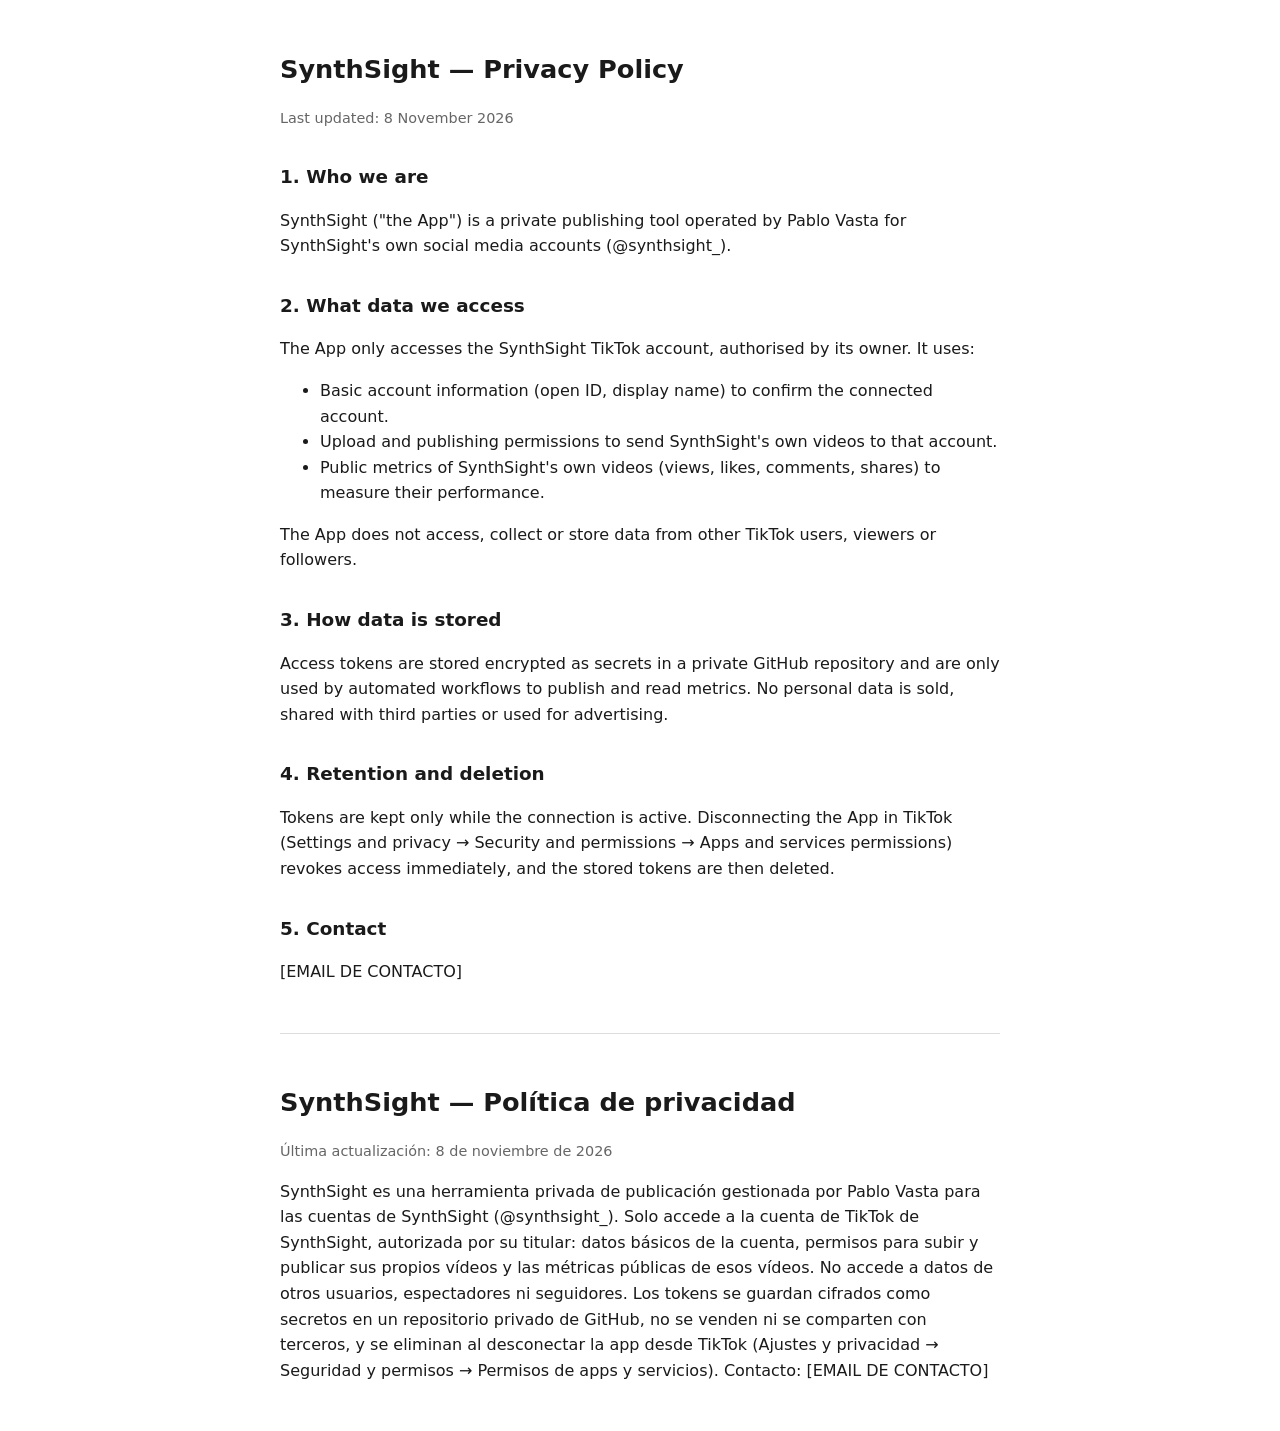
==== privacy.html @ d087e20a "Terms of Service y Privacy Policy para la app de TikTok Co-Authored-By: Claude Opus 5.5 <noreply@ant" ====
<!doctype html>
<html lang="en">
<head>
<meta charset="utf-8">
<meta name="viewport" content="width=device-width, initial-scale=1">
<title>SynthSight — Privacy Policy</title>
<style>
  body { font-family: system-ui, -apple-system, sans-serif; max-width: 720px; margin: 0 auto; padding: 32px 16px; line-height: 1.6; color: #1a1a1a; background: #fff; }
  h1 { font-size: 1.6rem; } h2 { font-size: 1.15rem; margin-top: 2rem; }
  .muted { color: #666; font-size: .9rem; }
  hr { margin: 3rem 0; border: none; border-top: 1px solid #ddd; }
</style>
</head>
<body>
<h1>SynthSight — Privacy Policy</h1>
<p class="muted">Last updated: 8 November 2026</p>

<h2>1. Who we are</h2>
<p>SynthSight ("the App") is a private publishing tool operated by Pablo Vasta for SynthSight's own social media accounts (@synthsight_).</p>

<h2>2. What data we access</h2>
<p>The App only accesses the SynthSight TikTok account, authorised by its owner. It uses:</p>
<ul>
  <li>Basic account information (open ID, display name) to confirm the connected account.</li>
  <li>Upload and publishing permissions to send SynthSight's own videos to that account.</li>
  <li>Public metrics of SynthSight's own videos (views, likes, comments, shares) to measure their performance.</li>
</ul>
<p>The App does not access, collect or store data from other TikTok users, viewers or followers.</p>

<h2>3. How data is stored</h2>
<p>Access tokens are stored encrypted as secrets in a private GitHub repository and are only used by automated workflows to publish and read metrics. No personal data is sold, shared with third parties or used for advertising.</p>

<h2>4. Retention and deletion</h2>
<p>Tokens are kept only while the connection is active. Disconnecting the App in TikTok (Settings and privacy → Security and permissions → Apps and services permissions) revokes access immediately, and the stored tokens are then deleted.</p>

<h2>5. Contact</h2>
<p>[EMAIL DE CONTACTO]</p>

<hr>

<h1>SynthSight — Política de privacidad</h1>
<p class="muted">Última actualización: 8 de noviembre de 2026</p>
<p>SynthSight es una herramienta privada de publicación gestionada por Pablo Vasta para las cuentas de SynthSight (@synthsight_). Solo accede a la cuenta de TikTok de SynthSight, autorizada por su titular: datos básicos de la cuenta, permisos para subir y publicar sus propios vídeos y las métricas públicas de esos vídeos. No accede a datos de otros usuarios, espectadores ni seguidores. Los tokens se guardan cifrados como secretos en un repositorio privado de GitHub, no se venden ni se comparten con terceros, y se eliminan al desconectar la app desde TikTok (Ajustes y privacidad → Seguridad y permisos → Permisos de apps y servicios). Contacto: [EMAIL DE CONTACTO]</p>
</body>
</html>
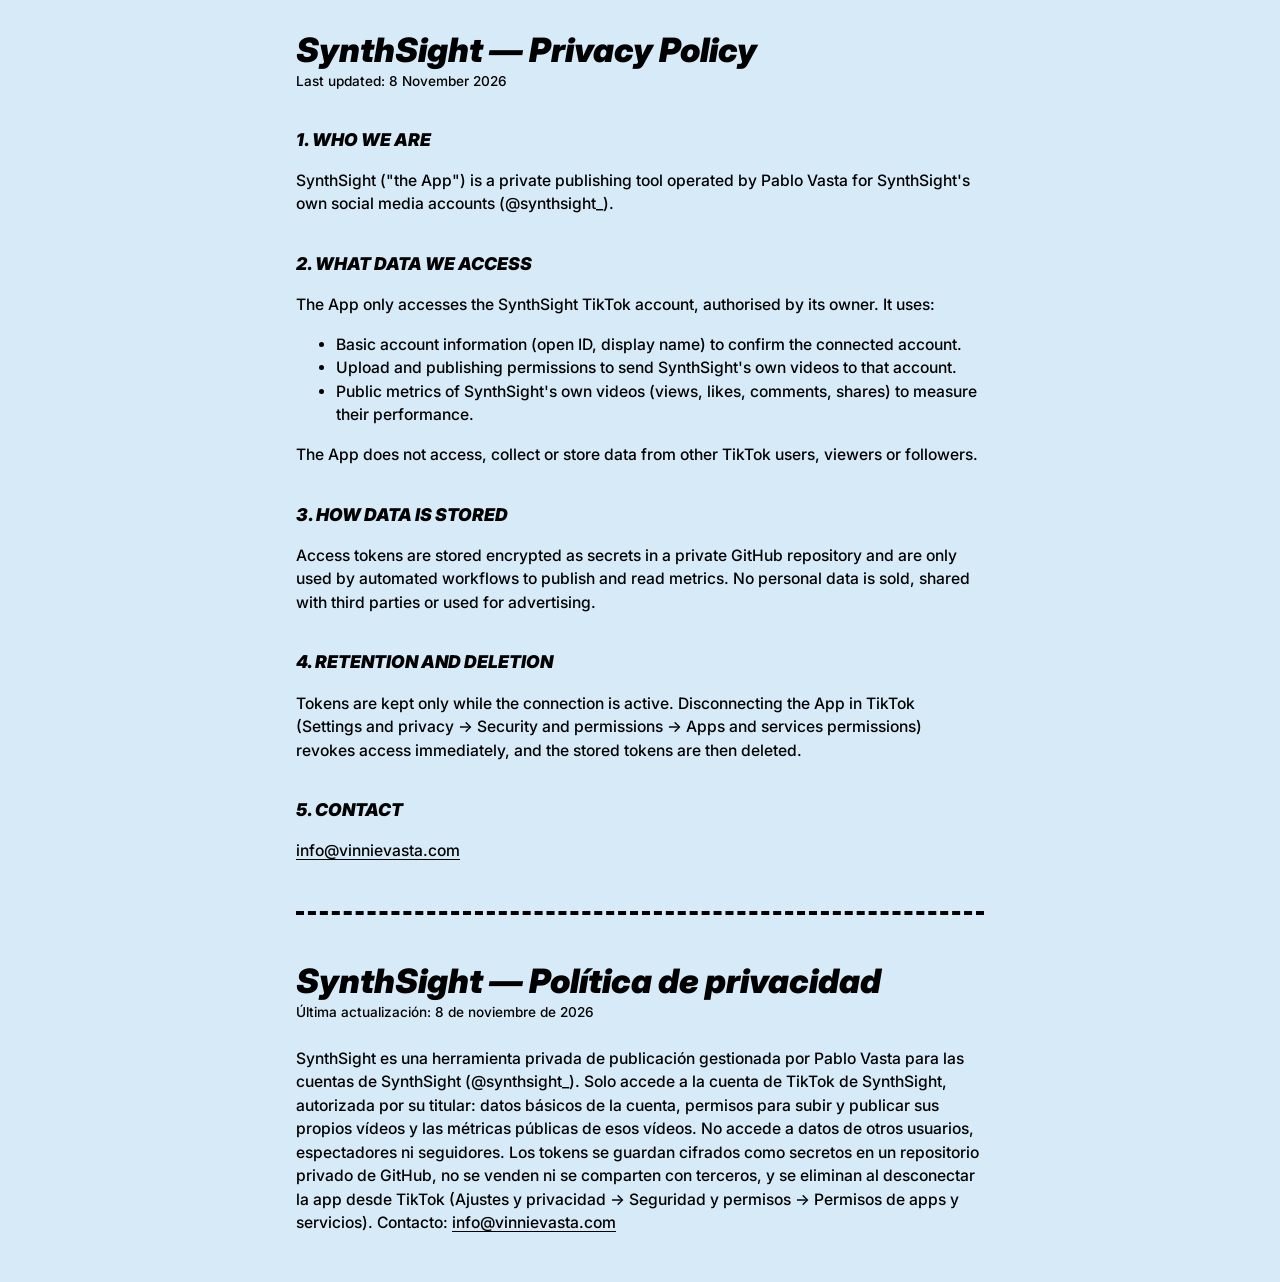
==== commit 639e8af1: "SUbiendo cambios de landing de synthsight" ====
--- a/privacy.html
+++ b/privacy.html
@@ -4,14 +4,18 @@
 <meta charset="utf-8">
 <meta name="viewport" content="width=device-width, initial-scale=1">
 <title>SynthSight — Privacy Policy</title>
+<meta name="theme-color" content="#D6EAF8">
+<link rel="icon" type="image/png" href="assets/synthsight-avatar.png">
+<link rel="preconnect" href="https://fonts.googleapis.com">
+<link rel="preconnect" href="https://fonts.gstatic.com" crossorigin>
+<link href="https://fonts.googleapis.com/css2?family=Inter:ital,wght@0,400;0,500;1,900&display=swap" rel="stylesheet">
+<link rel="stylesheet" href="style.css">
 <style>
-  body { font-family: system-ui, -apple-system, sans-serif; max-width: 720px; margin: 0 auto; padding: 32px 16px; line-height: 1.6; color: #1a1a1a; background: #fff; }
-  h1 { font-size: 1.6rem; } h2 { font-size: 1.15rem; margin-top: 2rem; }
-  .muted { color: #666; font-size: .9rem; }
-  hr { margin: 3rem 0; border: none; border-top: 1px solid #ddd; }
+  body { max-width: 720px; margin: 0 auto; padding: 32px 16px; }
+  hr { margin: 3rem 0; border: none; border-top: 4px dashed #000; }
 </style>
 </head>
-<body>
+<body class="legal">
 <h1>SynthSight — Privacy Policy</h1>
 <p class="muted">Last updated: 8 November 2026</p>
 
@@ -34,12 +38,12 @@
 <p>Tokens are kept only while the connection is active. Disconnecting the App in TikTok (Settings and privacy → Security and permissions → Apps and services permissions) revokes access immediately, and the stored tokens are then deleted.</p>
 
 <h2>5. Contact</h2>
-<p>[EMAIL DE CONTACTO]</p>
+<p><a href="mailto:info@vinnievasta.com">info@vinnievasta.com</a></p>
 
 <hr>
 
 <h1>SynthSight — Política de privacidad</h1>
 <p class="muted">Última actualización: 8 de noviembre de 2026</p>
-<p>SynthSight es una herramienta privada de publicación gestionada por Pablo Vasta para las cuentas de SynthSight (@synthsight_). Solo accede a la cuenta de TikTok de SynthSight, autorizada por su titular: datos básicos de la cuenta, permisos para subir y publicar sus propios vídeos y las métricas públicas de esos vídeos. No accede a datos de otros usuarios, espectadores ni seguidores. Los tokens se guardan cifrados como secretos en un repositorio privado de GitHub, no se venden ni se comparten con terceros, y se eliminan al desconectar la app desde TikTok (Ajustes y privacidad → Seguridad y permisos → Permisos de apps y servicios). Contacto: [EMAIL DE CONTACTO]</p>
+<p>SynthSight es una herramienta privada de publicación gestionada por Pablo Vasta para las cuentas de SynthSight (@synthsight_). Solo accede a la cuenta de TikTok de SynthSight, autorizada por su titular: datos básicos de la cuenta, permisos para subir y publicar sus propios vídeos y las métricas públicas de esos vídeos. No accede a datos de otros usuarios, espectadores ni seguidores. Los tokens se guardan cifrados como secretos en un repositorio privado de GitHub, no se venden ni se comparten con terceros, y se eliminan al desconectar la app desde TikTok (Ajustes y privacidad → Seguridad y permisos → Permisos de apps y servicios). Contacto: <a href="mailto:info@vinnievasta.com">info@vinnievasta.com</a></p>
 </body>
 </html>
--- a/style.css
+++ b/style.css
@@ -0,0 +1,306 @@
+:root {
+  --bg: #D6EAF8;
+  --ink: #000000;
+}
+
+@font-face {
+  font-family: 'Inter Display';
+  src: url('assets/InterDisplay-BlackItalic.otf') format('opentype');
+  font-weight: 900;
+  font-style: italic;
+  font-display: swap;
+}
+
+* { box-sizing: border-box; }
+
+html, body {
+  margin: 0;
+  background: var(--bg);
+  color: var(--ink);
+}
+
+body {
+  font-family: 'Inter', system-ui, -apple-system, sans-serif;
+  font-weight: 500;
+  line-height: 1.5;
+  -webkit-font-smoothing: antialiased;
+}
+
+.wrap {
+  max-width: 480px;
+  margin: 0 auto;
+  padding: 32px 20px 56px;
+}
+
+img { max-width: 100%; display: block; }
+
+a { color: var(--ink); }
+
+/* dashed divider: corta-larga-corta */
+.dashes {
+  display: flex;
+  justify-content: center;
+  align-items: center;
+  gap: 10px;
+  margin: 24px 0;
+}
+.dashes span { display: block; height: 6px; background: var(--ink); }
+.dashes span:nth-child(1) { width: 20px; }
+.dashes span:nth-child(2) { width: 64px; }
+.dashes span:nth-child(3) { width: 20px; }
+
+.logo {
+  display: block;
+  width: 100%;
+  max-width: 340px;
+  margin: 0 auto;
+}
+
+h1, .headline, .btn, .tag-bar, .stamp, .rules .num, .handle {
+  font-family: 'Inter Display', 'Inter', system-ui, sans-serif;
+  font-weight: 900;
+  font-style: italic;
+}
+
+.hero-text { min-width: 0; }
+
+.headline {
+  font-size: clamp(2.1rem, 9vw, 3.4rem);
+  line-height: 0.96;
+  letter-spacing: -0.01em;
+  margin: 8px 0 12px;
+  text-wrap: balance;
+}
+
+.subtext {
+  font-size: 1.25rem;
+  font-weight: 600;
+  margin: 0 0 28px;
+  max-width: 42ch;
+}
+
+.hero-avatar { display: none; }
+
+/* CTA buttons */
+.cta { margin: 0 0 36px; }
+
+.btn {
+  display: block;
+  width: auto;
+  text-align: center;
+  text-decoration: none;
+  text-transform: uppercase;
+  letter-spacing: 0.02em;
+  font-size: 1.15rem;
+  padding: 16px 20px;
+  border: 4px solid var(--ink);
+  background: var(--ink);
+  color: var(--bg);
+  box-shadow: 6px 6px 0 var(--ink);
+  margin-bottom: 18px;
+  transition: transform 0.08s ease, box-shadow 0.08s ease;
+}
+
+.btn:hover, .btn:active, .btn:focus-visible {
+  transform: translate(6px, 6px);
+  box-shadow: 0 0 0 var(--ink);
+}
+
+.btn--outline {
+  background: var(--bg);
+  color: var(--ink);
+}
+
+.btn--tiktok {
+  transform: rotate(-2deg);
+}
+.btn--tiktok:hover, .btn--tiktok:active, .btn--tiktok:focus-visible {
+  transform: rotate(-2deg) translate(6px, 6px);
+}
+
+.btn--linkedin {
+  margin-left: 28px;
+}
+
+/* tag bar / section label */
+.tag-bar {
+  display: inline-block;
+  background: var(--ink);
+  color: var(--bg);
+  padding: 7px 14px;
+  font-size: 0.85rem;
+  text-transform: uppercase;
+  letter-spacing: 0.06em;
+  margin-bottom: 16px;
+}
+
+.block {
+  margin: 0 0 36px;
+}
+
+.rules {
+  list-style: none;
+  margin: 0;
+  padding: 0;
+}
+
+.rules li {
+  display: flex;
+  align-items: flex-start;
+  gap: 16px;
+  border: 4px solid var(--ink);
+  box-shadow: 6px 6px 0 var(--ink);
+  padding: 16px 18px;
+  margin: 0 0 20px;
+  font-size: 1.15rem;
+  font-weight: 600;
+}
+
+.rules li:nth-child(2) { margin-left: 20px; }
+.rules li:nth-child(4) { margin-right: 20px; }
+
+.rules .num {
+  flex-shrink: 0;
+  min-width: 2ch;
+  font-size: clamp(2.1rem, 9vw, 3rem);
+  line-height: 1;
+}
+
+/* stamp */
+.stamp-wrap {
+  text-align: center;
+  margin: 8px 0 40px;
+}
+
+.stamp {
+  display: inline-block;
+  transform: rotate(-7deg);
+  border: 4px solid var(--ink);
+  box-shadow: 6px 6px 0 var(--ink);
+  background: var(--ink);
+  color: var(--bg);
+  padding: 16px 26px;
+  font-size: 1.25rem;
+  text-transform: uppercase;
+  letter-spacing: 0.02em;
+}
+
+/* footer */
+footer {
+  border-top: 8px solid var(--ink);
+  padding-top: 24px;
+  font-size: 1rem;
+}
+
+footer p { margin: 0 0 10px; }
+
+.handle {
+  font-size: 1.75rem;
+  margin: 0 0 14px;
+}
+
+.footer-links a {
+  text-decoration: underline;
+  text-underline-offset: 3px;
+}
+
+.footer-links span.sep {
+  margin: 0 6px;
+}
+
+@media (min-width: 640px) {
+  body {
+    padding: 48px 16px;
+  }
+  .wrap {
+    max-width: 560px;
+    border: 4px solid var(--ink);
+    box-shadow: 12px 12px 0 var(--ink);
+    padding: 48px 44px 56px;
+  }
+}
+
+@media (min-width: 900px) {
+  body {
+    padding: 64px 24px;
+  }
+  .wrap {
+    max-width: 1140px;
+    padding: 64px 64px 72px;
+  }
+  .logo {
+    max-width: 420px;
+    margin: 0;
+  }
+  .hero {
+    display: grid;
+    grid-template-columns: 1.3fr 1fr;
+    align-items: center;
+    gap: 56px;
+    margin: 40px 0 48px;
+  }
+  .headline {
+    font-size: clamp(3.4rem, 7.2vw, 6.9rem);
+  }
+  .subtext {
+    max-width: 38ch;
+  }
+  .hero-avatar {
+    display: flex;
+    justify-content: center;
+  }
+  .hero-avatar-box {
+    width: 320px;
+    height: 320px;
+    flex-shrink: 0;
+    display: flex;
+    align-items: center;
+    justify-content: center;
+    padding: 32px;
+    border: 4px solid var(--ink);
+    box-shadow: 12px 12px 0 var(--ink);
+    background: var(--bg);
+  }
+  .hero-avatar-img {
+    width: 100%;
+    height: 100%;
+  }
+  .cta {
+    display: flex;
+    flex-direction: row;
+    align-items: center;
+    gap: 20px;
+  }
+  .cta .btn {
+    width: auto;
+    flex: 1 1 0;
+    margin-bottom: 0;
+  }
+  .btn--linkedin {
+    margin-left: 0;
+  }
+  .rules li:nth-child(2) { margin-left: 32px; }
+  .rules li:nth-child(4) { margin-right: 32px; }
+}
+
+/* ---- legal pages (terms/privacy) ---- */
+.legal h1 {
+  font-size: clamp(1.6rem, 5vw, 2.1rem);
+  line-height: 1.05;
+  margin: 0 0 4px;
+}
+.legal h2 {
+  font-family: 'Inter Display', 'Inter', system-ui, sans-serif;
+  font-weight: 900;
+  font-style: italic;
+  font-size: 1.1rem;
+  text-transform: uppercase;
+  margin-top: 2.2rem;
+  margin-bottom: 0.6rem;
+}
+.legal .muted {
+  font-size: 0.85rem;
+  margin: 0 0 1.5rem;
+}
+.legal p, .legal li { font-size: 0.98rem; }
+.legal a { text-decoration: underline; text-underline-offset: 3px; }
